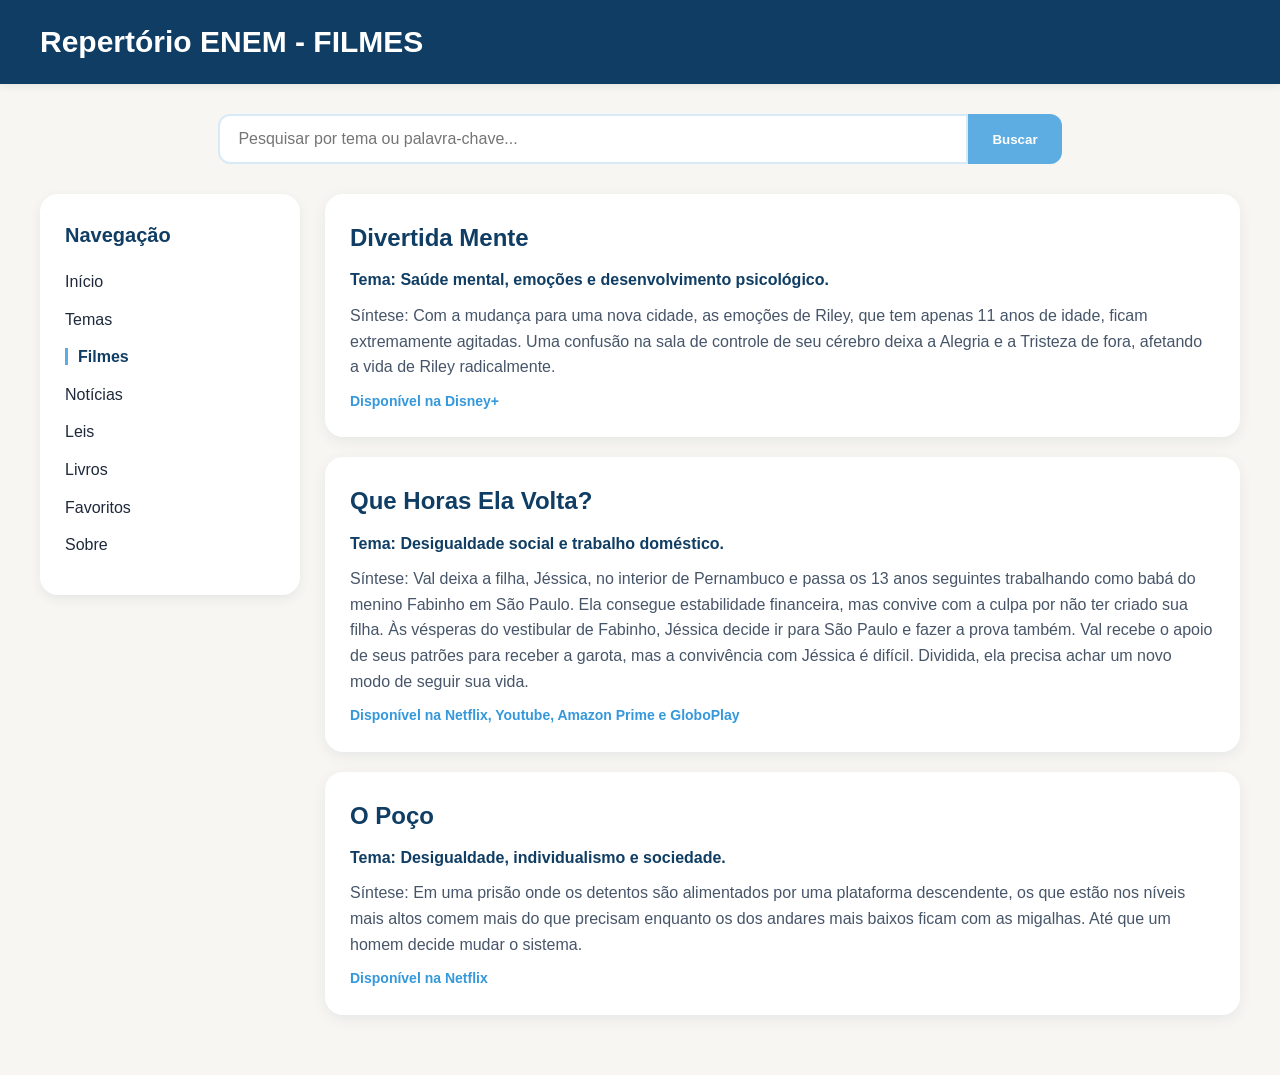
==== filmes.html @ 18fa1bf5 "Add files via upload" ====
<!DOCTYPE html>
<!--
Click nbfs://nbhost/SystemFileSystem/Templates/Licenses/license-default.txt to change this license
Click nbfs://nbhost/SystemFileSystem/Templates/JSP_Servlet/Html.html to edit this template
-->
<html lang="pt-BR">
<head>
    <meta charset="UTF-8">
    <meta name="viewport" content="width=device-width, initial-scale=1.0">
    <title>Repertório ENEM - Filmes</title>
    <link rel="stylesheet" href="style.css">
</head>
<body>
<header>
    <h1>Repertório ENEM - FILMES</h1>
</header>

<section class="search-section">
    <input type="text" id="searchInput" placeholder="Pesquisar por tema ou palavra-chave...">
    <button onclick="searchRepertorios()">Buscar</button>
</section>

<div class="container">
    <aside>
        <h3>Navegação</h3>
        <ul>
            <li><a href="index.html">Início</a></li>
            <li><a href="temas.html">Temas</a></li>
            <li><a href="filmes.html" class="active">Filmes</a></li>
            <li><a href="noticias.html">Notícias</a></li>
            <li><a href="leis.html">Leis</a></li>
            <li><a href="livros.html">Livros</a></li>
            <li><a href="favoritos.html">Favoritos</a></li>
            <li><a href="sobre.html">Sobre</a></li>
        </ul>
    </aside>
    <main>
        <div class="card">
            <h3>Divertida Mente</h3>
            <p class="tema">Tema: Saúde mental, emoções e desenvolvimento psicológico.</p>
            <p class="sinopse">Síntese: Com a mudança para uma nova cidade, as emoções de Riley, que tem apenas 11 anos de idade, ficam extremamente agitadas. Uma confusão na sala de controle de seu cérebro deixa a Alegria e a Tristeza de fora, afetando a vida de Riley radicalmente.</p>
            <p class="disponivel">Disponível na Disney+</p>
        </div>
        <div class="card">
            <h3>Que Horas Ela Volta?</h3>
            <p class="tema">Tema: Desigualdade social e trabalho doméstico.</p>
            <p class="sinopse">Síntese: Val deixa a filha, Jéssica, no interior de Pernambuco e passa os 13 anos seguintes trabalhando como babá do menino Fabinho em São Paulo. Ela consegue estabilidade financeira, mas convive com a culpa por não ter criado sua filha. Às vésperas do vestibular de Fabinho, Jéssica decide ir para São Paulo e fazer a prova também. Val recebe o apoio de seus patrões para receber a garota, mas a convivência com Jéssica é difícil. Dividida, ela precisa achar um novo modo de seguir sua vida.</p>
            <p class="disponivel">Disponível na Netflix, Youtube, Amazon Prime e GloboPlay</p>
        </div>
        <div class="card">
            <h3>O Poço</h3>
            <p class="tema">Tema: Desigualdade, individualismo e sociedade.</p>
            <p class="sinopse">Síntese: Em uma prisão onde os detentos são alimentados por uma plataforma descendente, os que estão nos níveis mais altos comem mais do que precisam enquanto os dos andares mais baixos ficam com as migalhas. Até que um homem decide mudar o sistema.</p>
            <p class="disponivel">Disponível na Netflix</p>
        </div>
    </main>
</div>

<script src="script.js"></script>
</body>
</html>
---- style.css ----
/*
Click nbfs://nbhost/SystemFileSystem/Templates/Licenses/license-default.txt to change this license
Click nbfs://nbhost/SystemFileSystem/Templates/JSP_Servlet/CascadeStyleSheet.css to edit this template
*/
/* 
    Created on : 22 de jul. de 2026, 18:54:04
    Author     : Usuário
*/
/*
Click nbfs://nbhost/SystemFileSystem/Templates/Licenses/license-default.txt to change this license
Click nbfs://nbhost/SystemFileSystem/Templates/JSP_Servlet/CascadeStyleSheet.css to edit this template
*/
/* 
    Created on : 22 de jul. de 2026, 18:54:04
    Author     : Usuário
*/
* * {
    margin: 0;
    padding: 0;
    box-sizing: border-box;
}

body {
    font-family: 'Segoe UI', Arial, sans-serif;
    background: #F8F6F2;
    color: #1E293B;
    line-height: 1.6;
}

/* Header */
header {
    background: #0F3D63;
    color: white;
    padding: 18px 40px;
    display: flex;
    justify-content: space-between;
    align-items: center;
    box-shadow: 0 2px 8px rgba(0,0,0,0.08);
}

header h1 {
    font-size: 30px;
    font-weight: 700;
}

nav a {
    color: white;
    text-decoration: none;
    margin-left: 25px;
    font-weight: 500;
    transition: color 0.3s;
}

nav a:hover {
    color: #A7D8F0;
}

/* Barra de pesquisa */
.search-section {
    display: flex;
    justify-content: center;
    margin: 30px auto;
    width: 90%;
    max-width: 1000px;
}

.search-section input {
    width: 75%;
    padding: 14px 18px;
    border: 2px solid #D6EAF8;
    border-radius: 12px 0 0 12px;
    font-size: 16px;
    outline: none;
    background: white;
}

.search-section input:focus {
    border-color: #5DADE2;
}

.search-section button {
    padding: 14px 24px;
    border: none;
    background: #5DADE2;
    color: white;
    border-radius: 0 12px 12px 0;
    cursor: pointer;
    font-weight: 600;
    transition: background 0.3s;
}

.search-section button:hover {
    background: #3498DB;
}

/* Layout principal */
.container {
    display: flex;
    gap: 25px;
    padding: 0 40px 40px;
}

/* Sidebar */
aside {
    width: 260px;
    background: white;
    padding: 25px;
    border-radius: 18px;
    box-shadow: 0 4px 12px rgba(15, 61, 99, 0.08);
    height: fit-content;
}

aside h3 {
    margin-bottom: 18px;
    color: #0F3D63;
    font-size: 20px;
}

aside ul {
    list-style: none;
}

aside ul li {
    margin-bottom: 12px;
}

aside ul li a {
    text-decoration: none;
    color: #1E293B;
    font-weight: 500;
    transition: color 0.3s;
}

aside ul li a:hover {
    color: #5DADE2;
}

aside ul li a.active {
    color: #0F3D63;
    font-weight: 700;
    border-left: 3px solid #5DADE2;
    padding-left: 10px;
}

.clear-btn {
    margin-top: 20px;
    padding: 12px;
    width: 100%;
    border: none;
    background: #0F3D63;
    color: white;
    border-radius: 10px;
    cursor: pointer;
    font-weight: 600;
    transition: background 0.3s;
}

.clear-btn:hover {
    background: #0B2F4A;
}

/* Conteúdo principal */
main {
    flex: 1;
}

.welcome {
    background: linear-gradient(135deg, #D6EAF8, #A7D8F0);
    padding: 30px;
    border-radius: 20px;
    margin-bottom: 25px;
    color: #0F3D63;
    box-shadow: 0 4px 12px rgba(93, 173, 226, 0.15);
}

.welcome h2 {
    font-size: 28px;
    margin-bottom: 10px;
}

.welcome p {
    font-size: 17px;
}

/* Cards */
.card {
    background: white;
    padding: 25px;
    border-radius: 18px;
    margin-bottom: 20px;
    box-shadow: 0 4px 14px rgba(15, 61, 99, 0.08);
    transition: transform 0.3s, box-shadow 0.3s;
}

.card:hover {
    transform: translateY(-4px);
    box-shadow: 0 8px 20px rgba(15, 61, 99, 0.12);
}

.card h3 {
    color: #0F3D63;
    margin-bottom: 10px;
    font-size: 24px;
}

.card p {
    color: #475569;
    margin-bottom: 15px;
}

/* Detalhes dos cards (tema, síntese, disponibilidade) */
.card .tema {
    color: #0F3D63;
    font-weight: 600;
    margin-bottom: 10px;
}

.card .sinopse {
    color: #475569;
    margin-bottom: 10px;
}

.card .disponivel {
    color: #3498DB;
    font-weight: 600;
    font-size: 14px;
    margin-bottom: 0;
}

.card .fonte {
    color: #475569;
    margin-bottom: 12px;
}

/* Link dos cards (notícias, leis, dados) */
.link-noticia {
    display: inline-block;
    margin-top: 12px;
    padding: 8px 14px;
    background-color: #2E7D32;
    color: white;
    text-decoration: none;
    border-radius: 8px;
    font-weight: bold;
    transition: 0.3s;
}

.link-noticia:hover {
    background-color: #1B5E20;
    transform: translateY(-2px);
}

/* Tags */
.tags span {
    display: inline-block;
    background: #EAF6FB;
    color: #0F3D63;
    padding: 7px 12px;
    border-radius: 20px;
    margin-right: 8px;
    margin-top: 8px;
    font-size: 14px;
    font-weight: 500;
}

/* Botão favorito */
.fav-btn {
    margin-top: 18px;
    padding: 10px 18px;
    border: none;
    background: #5DADE2;
    color: white;
    border-radius: 10px;
    cursor: pointer;
    font-weight: 600;
    transition: background 0.3s;
}

.fav-btn:hover {
    background: #3498DB;
}

.fav-btn.active {
    background: #0F3D63;
}

/* Favoritos */
#favoritos {
    background: white;
    padding: 25px;
    border-radius: 18px;
    margin-top: 25px;
    box-shadow: 0 4px 12px rgba(15, 61, 99, 0.08);
}

#favoritos h2 {
    color: #0F3D63;
    margin-bottom: 15px;
}

#favoriteList {
    list-style: none;
}

#favoriteList li {
    display: flex;
    justify-content: space-between;
    align-items: center;
    margin-bottom: 10px;
    padding: 10px;
    background: #F8FAFC;
    border-radius: 8px;
    color: #1E293B;
}

/* Botão remover favorito */
.remove-btn {
    margin-left: 10px;
    padding: 6px 12px;
    border: none;
    background: #E74C3C;
    color: white;
    border-radius: 8px;
    cursor: pointer;
    font-size: 13px;
    font-weight: 600;
    transition: background 0.3s;
}

.remove-btn:hover {
    background: #C0392B;
}

/* Footer */
footer {
    display: none;
}

/* Responsividade */
@media (max-width: 768px) {
    .container {
        flex-direction: column;
        padding: 0 20px 30px;
    }

    aside {
        width: 100%;
    }

    .search-section {
        width: 95%;
    }

    .search-section input {
        width: 70%;
    }

    header {
        flex-direction: column;
        gap: 15px;
        text-align: center;
    }

    nav a {
        margin: 0 10px;
    }
}
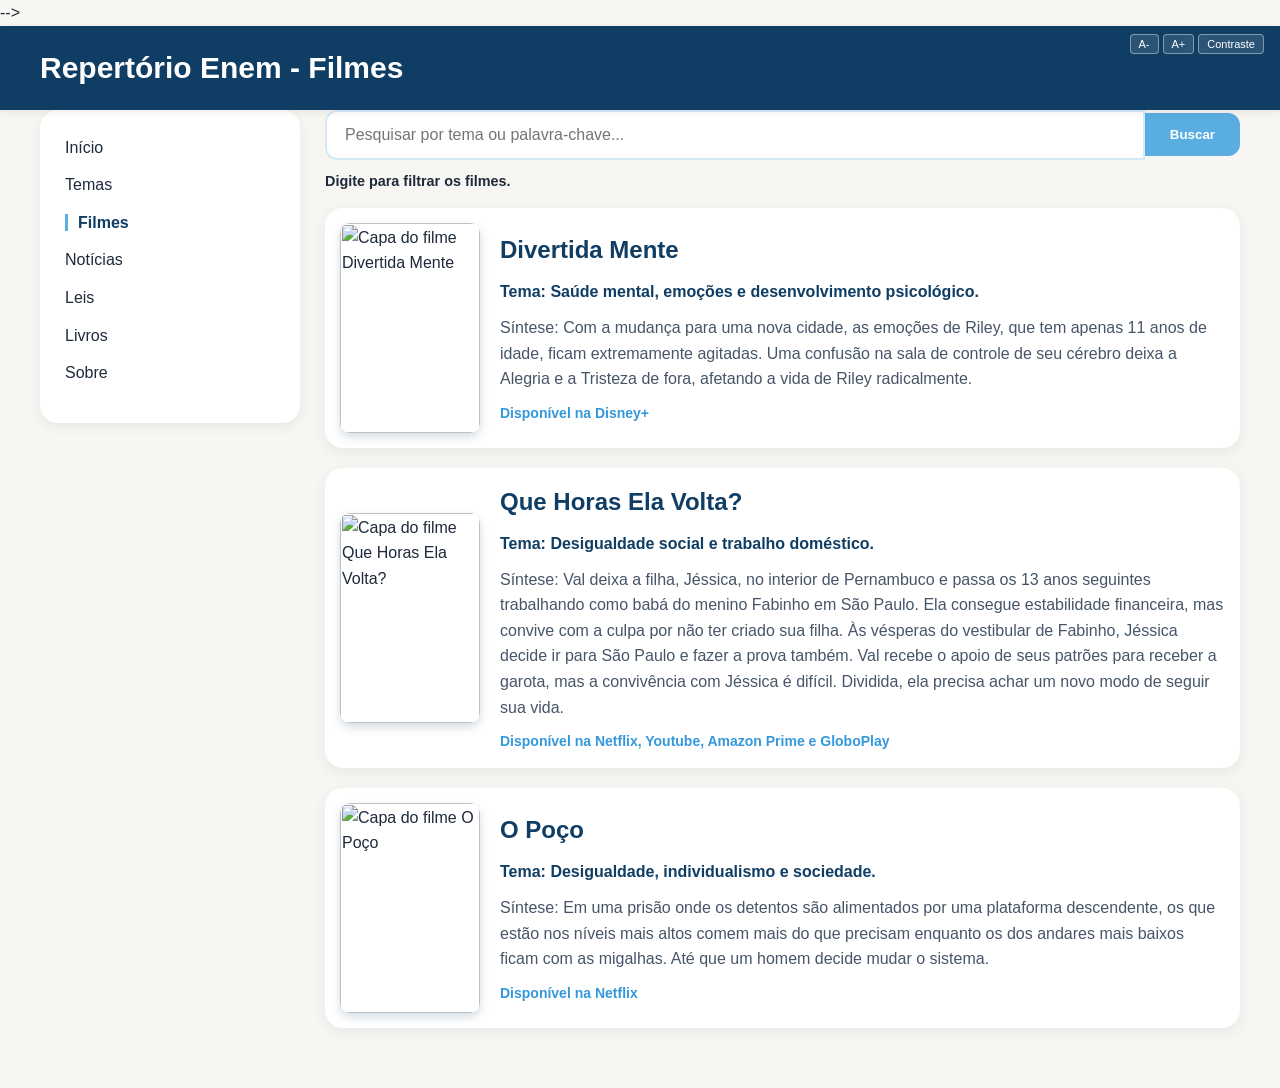
==== commit 6d9c8167: "Improve accessibility and search features in filmes.html Updated titles and added accessibility feat" ====
--- a/filmes.html
+++ b/filmes.html
@@ -1,28 +1,134 @@
- <!DOCTYPE html>
-<!--
-Click nbfs://nbhost/SystemFileSystem/Templates/Licenses/license-default.txt to change this license
-Click nbfs://nbhost/SystemFileSystem/Templates/JSP_Servlet/Html.html to edit this template
 -->
+<!DOCTYPE html>
 <html lang="pt-BR">
 <head>
     <meta charset="UTF-8">
     <meta name="viewport" content="width=device-width, initial-scale=1.0">
-    <title>Repertório ENEM - Filmes</title>
+    <title>Repertório Enem - Filmes</title>
     <link rel="stylesheet" href="style.css">
+
+    <style>
+        /* ===== Barra de acessibilidade compacta (canto superior direito) ===== */
+        header {
+            position: relative;
+        }
+
+        .acessibilidade {
+            position: absolute;
+            top: 8px;
+            right: 16px;
+            display: flex;
+            gap: 4px;
+            padding: 0;
+            margin: 0;
+            background: transparent;
+        }
+
+        .acessibilidade button {
+            padding: 3px 8px;
+            font-size: 11px;
+            border-radius: 4px;
+            border: 1px solid rgba(255, 255, 255, 0.4);
+            background: rgba(255, 255, 255, 0.12);
+            color: #fff;
+            cursor: pointer;
+        }
+
+        .acessibilidade button:hover,
+        .acessibilidade button:focus-visible {
+            background: rgba(255, 255, 255, 0.28);
+        }
+
+        @media (max-width: 600px) {
+            .acessibilidade {
+                position: static;
+                justify-content: flex-end;
+                margin-top: 6px;
+            }
+        }
+
+        /* ===== Estilos da página Filmes ===== */
+        .card {
+            display: flex;
+            align-items: center;
+            gap: 20px;
+            padding: 15px;
+        }
+
+        .card img {
+            width: 140px;
+            height: 210px;
+            object-fit: cover;
+            border-radius: 10px;
+            box-shadow: 0 4px 10px rgba(15, 61, 99, 0.18);
+            flex-shrink: 0;
+            margin: 0;
+        }
+
+        .card .conteudo {
+            display: flex;
+            flex-direction: column;
+            justify-content: center;
+        }
+
+        .search-section {
+            display: flex;
+            align-items: center;
+            width: 100%;
+            margin: 0 0 20px 0;
+            box-sizing: border-box;
+        }
+
+        .search-section input {
+            flex: 1;
+            padding: 14px 18px;
+            border: 2px solid #d6e9f7;
+            border-radius: 12px 0 0 12px;
+            font-size: 16px;
+        }
+
+        .search-section button {
+            padding: 14px 25px;
+            border: none;
+            border-radius: 0 12px 12px 0;
+            background-color: #5aade0;
+            color: white;
+            cursor: pointer;
+        }
+
+        .container {
+            display: flex;
+            align-items: flex-start;
+            gap: 25px;
+        }
+
+        /* Esconde os cards que não combinam com a busca */
+        main .card.oculto {
+            display: none !important;
+        }
+
+        #status-busca {
+            margin: -10px 0 15px 0;
+            font-size: 0.9rem;
+            font-weight: bold;
+        }
+    </style>
 </head>
 <body>
+
 <header>
-    <h1>Repertório ENEM - FILMES</h1>
+    <h1>Repertório Enem - Filmes</h1>
+
+    <!-- Barra de Acessibilidade -->
+    <div class="acessibilidade">
+        <button id="btn-diminuir" aria-label="Diminuir tamanho da fonte">A-</button>
+        <button id="btn-aumentar" aria-label="Aumentar tamanho da fonte">A+</button>
+        <button id="btn-contraste" aria-label="Alternar alto contraste" aria-pressed="false">Contraste</button>
+    </div>
 </header>
-
-<section class="search-section">
-    <input type="text" id="searchInput" placeholder="Pesquisar por tema ou palavra-chave...">
-    <button onclick="searchRepertorios()">Buscar</button>
-</section>
 
 <div class="container">
     <aside>
-        <h3>Navegação</h3>
         <ul>
             <li><a href="index.html">Início</a></li>
             <li><a href="temas.html">Temas</a></li>
@@ -30,32 +136,122 @@
             <li><a href="noticias.html">Notícias</a></li>
             <li><a href="leis.html">Leis</a></li>
             <li><a href="livros.html">Livros</a></li>
-            <li><a href="favoritos.html">Favoritos</a></li>
             <li><a href="sobre.html">Sobre</a></li>
         </ul>
     </aside>
+
     <main>
+        <section class="search-section">
+            <input type="text" id="searchInput" placeholder="Pesquisar por tema ou palavra-chave...">
+            <button type="button" id="btnBuscar">Buscar</button>
+        </section>
+        <p id="status-busca">Digite para filtrar os filmes.</p>
+
         <div class="card">
-            <h3>Divertida Mente</h3>
-            <p class="tema">Tema: Saúde mental, emoções e desenvolvimento psicológico.</p>
-            <p class="sinopse">Síntese: Com a mudança para uma nova cidade, as emoções de Riley, que tem apenas 11 anos de idade, ficam extremamente agitadas. Uma confusão na sala de controle de seu cérebro deixa a Alegria e a Tristeza de fora, afetando a vida de Riley radicalmente.</p>
-            <p class="disponivel">Disponível na Disney+</p>
+            <img src="img4.png" alt="Capa do filme Divertida Mente"/>
+
+            <div class="conteudo">
+                <h3>Divertida Mente</h3>
+                <p class="tema">Tema: Saúde mental, emoções e desenvolvimento psicológico.</p>
+                <p class="sinopse">Síntese: Com a mudança para uma nova cidade, as emoções de Riley, que tem apenas 11 anos de idade, ficam extremamente agitadas. Uma confusão na sala de controle de seu cérebro deixa a Alegria e a Tristeza de fora, afetando a vida de Riley radicalmente.</p>
+                <p class="disponivel">Disponível na Disney+</p>
+            </div>
         </div>
+
         <div class="card">
-            <h3>Que Horas Ela Volta?</h3>
-            <p class="tema">Tema: Desigualdade social e trabalho doméstico.</p>
-            <p class="sinopse">Síntese: Val deixa a filha, Jéssica, no interior de Pernambuco e passa os 13 anos seguintes trabalhando como babá do menino Fabinho em São Paulo. Ela consegue estabilidade financeira, mas convive com a culpa por não ter criado sua filha. Às vésperas do vestibular de Fabinho, Jéssica decide ir para São Paulo e fazer a prova também. Val recebe o apoio de seus patrões para receber a garota, mas a convivência com Jéssica é difícil. Dividida, ela precisa achar um novo modo de seguir sua vida.</p>
-            <p class="disponivel">Disponível na Netflix, Youtube, Amazon Prime e GloboPlay</p>
+            <img src="img5.png" alt="Capa do filme Que Horas Ela Volta?"/>
+
+            <div class="conteudo">
+                <h3>Que Horas Ela Volta?</h3>
+                <p class="tema">Tema: Desigualdade social e trabalho doméstico.</p>
+                <p class="sinopse">Síntese: Val deixa a filha, Jéssica, no interior de Pernambuco e passa os 13 anos seguintes trabalhando como babá do menino Fabinho em São Paulo. Ela consegue estabilidade financeira, mas convive com a culpa por não ter criado sua filha. Às vésperas do vestibular de Fabinho, Jéssica decide ir para São Paulo e fazer a prova também. Val recebe o apoio de seus patrões para receber a garota, mas a convivência com Jéssica é difícil. Dividida, ela precisa achar um novo modo de seguir sua vida.</p>
+                <p class="disponivel">Disponível na Netflix, Youtube, Amazon Prime e GloboPlay</p>
+            </div>
         </div>
+
         <div class="card">
-            <h3>O Poço</h3>
-            <p class="tema">Tema: Desigualdade, individualismo e sociedade.</p>
-            <p class="sinopse">Síntese: Em uma prisão onde os detentos são alimentados por uma plataforma descendente, os que estão nos níveis mais altos comem mais do que precisam enquanto os dos andares mais baixos ficam com as migalhas. Até que um homem decide mudar o sistema.</p>
-            <p class="disponivel">Disponível na Netflix</p>
+            <img src="img6.png" alt="Capa do filme O Poço"/>
+
+            <div class="conteudo">
+                <h3>O Poço</h3>
+                <p class="tema">Tema: Desigualdade, individualismo e sociedade.</p>
+                <p class="sinopse">Síntese: Em uma prisão onde os detentos são alimentados por uma plataforma descendente, os que estão nos níveis mais altos comem mais do que precisam enquanto os dos andares mais baixos ficam com as migalhas. Até que um homem decide mudar o sistema.</p>
+                <p class="disponivel">Disponível na Netflix</p>
+            </div>
         </div>
     </main>
 </div>
 
+<!-- Script de Acessibilidade -->
+<script>
+    document.addEventListener("DOMContentLoaded", function() {
+        const btnAumentar = document.getElementById('btn-aumentar');
+        const btnDiminuir = document.getElementById('btn-diminuir');
+        const btnContraste = document.getElementById('btn-contraste');
+        const htmlElement = document.documentElement;
+
+        let tamanhoAtual = 16; // Tamanho padrão em pixels
+
+        btnAumentar.addEventListener('click', function() {
+            if (tamanhoAtual < 24) {
+                tamanhoAtual += 2;
+                htmlElement.style.fontSize = tamanhoAtual + 'px';
+            }
+        });
+
+        btnDiminuir.addEventListener('click', function() {
+            if (tamanhoAtual > 12) {
+                tamanhoAtual -= 2;
+                htmlElement.style.fontSize = tamanhoAtual + 'px';
+            }
+        });
+
+        btnContraste.addEventListener('click', function() {
+            document.body.classList.toggle('alto-contraste');
+            const ativo = document.body.classList.contains('alto-contraste');
+            btnContraste.setAttribute('aria-pressed', ativo);
+        });
+    });
+</script>
+
 <script src="script.js"></script>
+
+<!-- Script da Busca (por último, com nome próprio) -->
+<script>
+    (function () {
+        var campo = document.getElementById("searchInput");
+        var botao = document.getElementById("btnBuscar");
+        var status = document.getElementById("status-busca");
+        var cards = document.querySelectorAll("main .card");
+
+        function limpar(texto) {
+            return texto.toLowerCase().normalize("NFD").replace(/[\u0300-\u036f]/g, "");
+        }
+
+        function filtrarCards() {
+            var termo = limpar(campo.value.trim());
+            var visiveis = 0;
+
+            for (var i = 0; i < cards.length; i++) {
+                var combina = termo === "" || limpar(cards[i].textContent).indexOf(termo) !== -1;
+                if (combina) {
+                    cards[i].classList.remove("oculto");
+                    visiveis++;
+                } else {
+                    cards[i].classList.add("oculto");
+                }
+            }
+
+            status.textContent = termo === ""
+                ? "Digite para filtrar os filmes."
+                : "Mostrando " + visiveis + " de " + cards.length + " resultado(s).";
+        }
+
+        campo.addEventListener("input", filtrarCards);
+        campo.addEventListener("keyup", filtrarCards);
+        botao.addEventListener("click", filtrarCards);
+    })();
+</script>
+
 </body>
-</html>+</html>
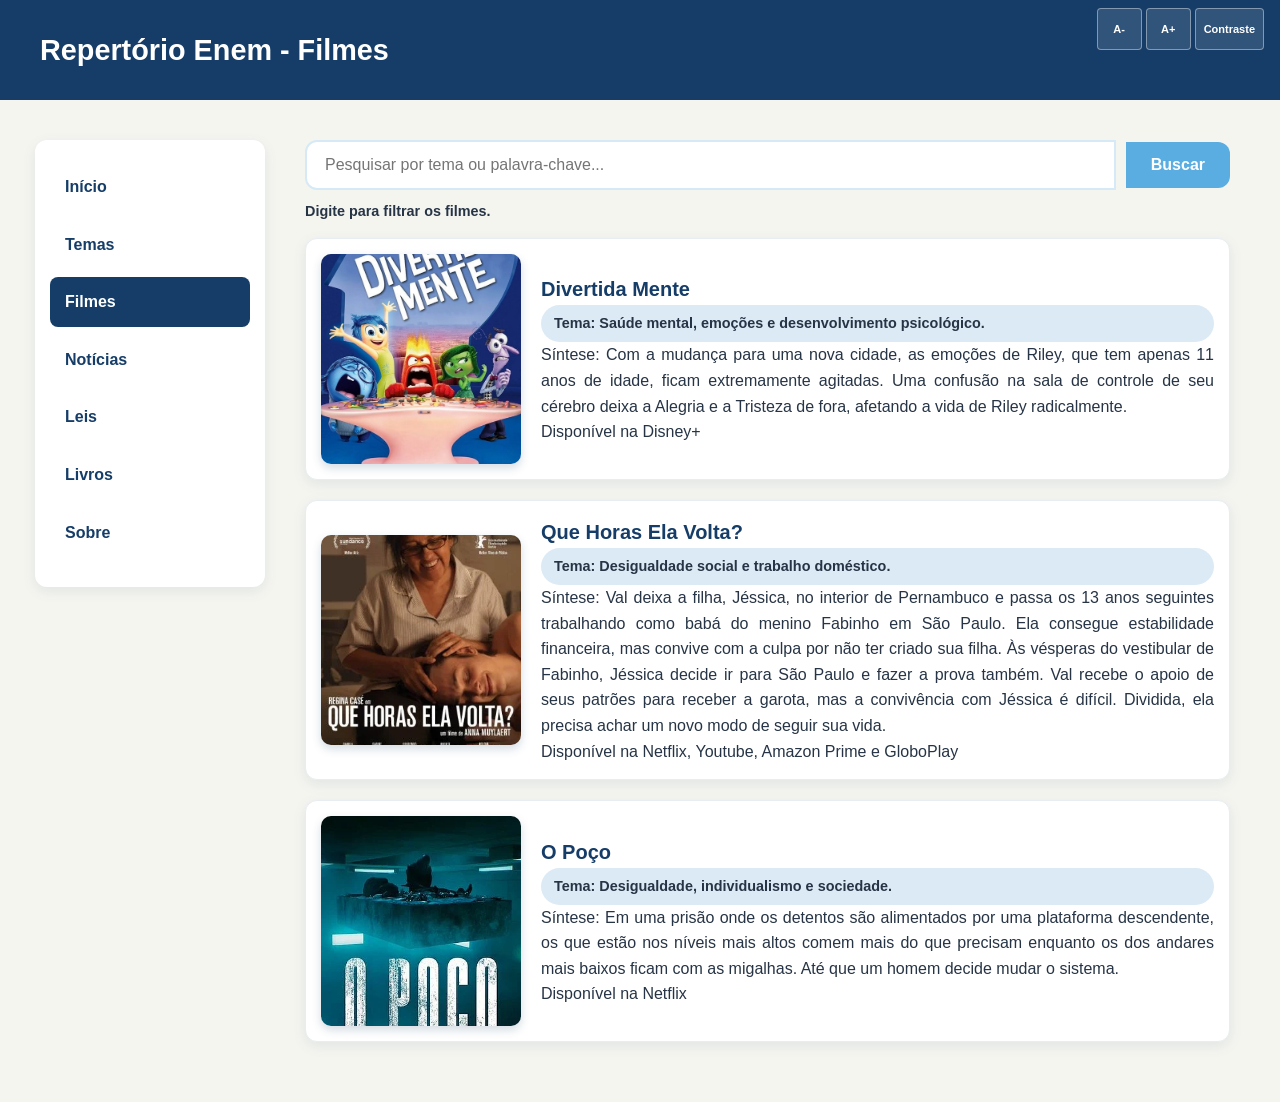
==== commit 8df4f08f: "Enhance layout and contrast toggle functionality Updated media query styles for larger screens and a" ====
--- a/filmes.html
+++ b/filmes.html
@@ -1,4 +1,3 @@
--->
 <!DOCTYPE html>
 <html lang="pt-BR">
 <head>
@@ -69,6 +68,22 @@
             display: flex;
             flex-direction: column;
             justify-content: center;
+        }
+
+        /* Mantém a capa ao lado do texto em telas maiores */
+        @media (min-width: 600px) {
+            main .card {
+                flex-direction: row !important;
+                align-items: center !important;
+            }
+
+            main .card img {
+                width: 140px !important;
+                height: 210px !important;
+                align-self: auto !important;
+                margin: 0 !important;
+                flex-shrink: 0 !important;
+            }
         }
 
         .search-section {
@@ -207,8 +222,7 @@
         });
 
         btnContraste.addEventListener('click', function() {
-            document.body.classList.toggle('alto-contraste');
-            const ativo = document.body.classList.contains('alto-contraste');
+            const ativo = document.body.classList.toggle('alto-contraste');
             btnContraste.setAttribute('aria-pressed', ativo);
         });
     });
@@ -216,7 +230,7 @@
 
 <script src="script.js"></script>
 
-<!-- Script da Busca (por último, com nome próprio) -->
+<!-- Script da Busca -->
 <script>
     (function () {
         var campo = document.getElementById("searchInput");
--- a/style.css
+++ b/style.css
@@ -1,367 +1,882 @@
-/*
-Click nbfs://nbhost/SystemFileSystem/Templates/Licenses/license-default.txt to change this license
-Click nbfs://nbhost/SystemFileSystem/Templates/JSP_Servlet/CascadeStyleSheet.css to edit this template
-*/
-/* 
-    Created on : 22 de jul. de 2026, 18:54:04
-    Author     : Usuário
-*/
-/*
-Click nbfs://nbhost/SystemFileSystem/Templates/Licenses/license-default.txt to change this license
-Click nbfs://nbhost/SystemFileSystem/Templates/JSP_Servlet/CascadeStyleSheet.css to edit this template
-*/
-/* 
-    Created on : 22 de jul. de 2026, 18:54:04
-    Author     : Usuário
-*/
-* * {
+
+:root {
+    --azul-escuro: #153D68;
+    --azul: #245987;
+    --azul-claro: #DCEAF5;
+    --azul-hover: #BBD5E9;
+    --fundo: #F5F5F0;
+    --branco: #FFFFFF;
+    --texto: #263445;
+    --cinza: #64748B;
+    --borda: #D9E2EA;
+    --sombra: 0 4px 14px rgba(21, 61, 104, 0.09);
+}
+
+* {
     margin: 0;
     padding: 0;
     box-sizing: border-box;
 }
 
+html {
+    font-size: 100%;
+    scroll-behavior: smooth;
+}
+
 body {
-    font-family: 'Segoe UI', Arial, sans-serif;
-    background: #F8F6F2;
-    color: #1E293B;
+    min-height: 100vh;
+    display: flex;
+    flex-direction: column;
+    font-family: "Segoe UI", Arial, sans-serif;
+    background-color: var(--fundo);
+    color: var(--texto);
     line-height: 1.6;
 }
 
-/* Header */
+/* ================================
+   ACESSIBILIDADE
+================================ */
+
+.pular-conteudo {
+    position: absolute;
+    top: -100px;
+    left: 15px;
+    z-index: 1000;
+    padding: 10px 16px;
+    background: var(--azul-escuro);
+    color: white;
+    border-radius: 6px;
+}
+
+.pular-conteudo:focus {
+    top: 10px;
+}
+
+.sr-only {
+    position: absolute;
+    width: 1px;
+    height: 1px;
+    padding: 0;
+    margin: -1px;
+    overflow: hidden;
+    clip: rect(0, 0, 0, 0);
+    white-space: nowrap;
+    border: 0;
+}
+
+button:focus-visible,
+a:focus-visible,
+input:focus-visible {
+    outline: 3px solid #E39B36;
+    outline-offset: 3px;
+}
+
+/* Barra de acessibilidade (A-, A+, Contraste) */
+
+.acessibilidade {
+    display: flex;
+    justify-content: flex-end;
+    align-items: center;
+    gap: 10px;
+    padding: 12px 35px;
+    background: #EAF3FA;
+}
+
+.acessibilidade button {
+    min-width: 45px;
+    min-height: 42px;
+    padding: 8px 12px;
+    border: 2px solid var(--azul-hover);
+    border-radius: 8px;
+    background: var(--azul-claro);
+    color: var(--azul-escuro);
+    font-size: 1rem;
+    font-weight: bold;
+    cursor: pointer;
+    transition: 0.2s;
+}
+
+.acessibilidade button:hover {
+    background: var(--azul-hover);
+}
+
+/* Botão de contraste quando está ativado */
+.acessibilidade button[aria-pressed="true"] {
+    background: var(--azul-escuro);
+    border-color: var(--azul-escuro);
+    color: white;
+}
+
+/* ================================
+   CABEÇALHO
+================================ */
+
 header {
-    background: #0F3D63;
+    width: 100%;
+    min-height: 100px;
+    display: flex;
+    align-items: center;
+    padding: 25px 40px;
+    background: var(--azul-escuro);
     color: white;
-    padding: 18px 40px;
+}
+
+header h1 {
+    font-size: 1.8rem;
+    font-weight: 700;
+}
+
+/* ================================
+   ESTRUTURA PRINCIPAL
+================================ */
+
+.container {
+    width: 100%;
+    max-width: 1500px;
+    flex: 1;
     display: flex;
-    justify-content: space-between;
-    align-items: center;
-    box-shadow: 0 2px 8px rgba(0,0,0,0.08);
-}
-
-header h1 {
-    font-size: 30px;
-    font-weight: 700;
-}
-
-nav a {
-    color: white;
-    text-decoration: none;
-    margin-left: 25px;
-    font-weight: 500;
-    transition: color 0.3s;
-}
-
-nav a:hover {
-    color: #A7D8F0;
-}
-
-/* Barra de pesquisa */
-.search-section {
-    display: flex;
-    justify-content: center;
-    margin: 30px auto;
-    width: 90%;
-    max-width: 1000px;
-}
-
-.search-section input {
-    width: 75%;
-    padding: 14px 18px;
-    border: 2px solid #D6EAF8;
-    border-radius: 12px 0 0 12px;
-    font-size: 16px;
-    outline: none;
-    background: white;
-}
-
-.search-section input:focus {
-    border-color: #5DADE2;
-}
-
-.search-section button {
-    padding: 14px 24px;
-    border: none;
-    background: #5DADE2;
-    color: white;
-    border-radius: 0 12px 12px 0;
-    cursor: pointer;
-    font-weight: 600;
-    transition: background 0.3s;
-}
-
-.search-section button:hover {
-    background: #3498DB;
-}
-
-/* Layout principal */
-.container {
-    display: flex;
+    align-items: flex-start;
     gap: 25px;
-    padding: 0 40px 40px;
-}
-
-/* Sidebar */
+    margin: 0 auto;
+    padding: 30px 35px;
+ 
+    
+    padding-left: 290px; 
+}
+
 aside {
-    width: 260px;
-    background: white;
-    padding: 25px;
-    border-radius: 18px;
-    box-shadow: 0 4px 12px rgba(15, 61, 99, 0.08);
-    height: fit-content;
-}
-
-aside h3 {
-    margin-bottom: 18px;
-    color: #0F3D63;
-    font-size: 20px;
-}
+    position: fixed;     /* Fixa o menu na tela e impede que ele se mova ao rolar */
+    top: 140px;          /* Distância fixa do topo da tela. Ajuste esse número se precisar subir ou descer */
+    left: 35px;          /* Distância fixa da lateral esquerda da tela */
+    width: 230px;
+    min-width: 230px;
+    padding: 22px 15px;
+    background: var(--branco);
+    border-radius: 12px;
+    box-shadow: var(--sombra);
+    z-index: 100;        /* Garante que ele fique sempre por cima de textos e cards */
+}
+
 
 aside ul {
     list-style: none;
 }
 
-aside ul li {
-    margin-bottom: 12px;
-}
-
-aside ul li a {
+aside li {
+    margin-bottom: 8px;
+}
+
+aside a {
+    display: block;
+    padding: 12px 15px;
+    color: var(--azul-escuro);
     text-decoration: none;
-    color: #1E293B;
-    font-weight: 500;
-    transition: color 0.3s;
-}
-
-aside ul li a:hover {
-    color: #5DADE2;
-}
-
-aside ul li a.active {
-    color: #0F3D63;
-    font-weight: 700;
-    border-left: 3px solid #5DADE2;
-    padding-left: 10px;
-}
-
-.clear-btn {
-    margin-top: 20px;
-    padding: 12px;
-    width: 100%;
-    border: none;
-    background: #0F3D63;
+    font-weight: 600;
+    border-radius: 8px;
+    transition: 0.2s;
+}
+
+aside a:hover {
+    background: var(--azul-claro);
+}
+
+aside a.active {
+    background: var(--azul-escuro);
     color: white;
-    border-radius: 10px;
-    cursor: pointer;
-    font-weight: 600;
-    transition: background 0.3s;
-}
-
-.clear-btn:hover {
-    background: #0B2F4A;
-}
-
-/* Conteúdo principal */
+}
+
 main {
     flex: 1;
-}
+    min-width: 0;
+    padding: 10px 15px;
+}
+
+/* ================================
+   APRESENTAÇÃO
+================================ */
 
 .welcome {
-    background: linear-gradient(135deg, #D6EAF8, #A7D8F0);
-    padding: 30px;
+    margin-bottom: 25px;
+    padding: 28px;
+    background: var(--branco);
+    border-left: 5px solid var(--azul);
+    border-radius: 12px;
+    box-shadow: var(--sombra);
+}
+
+.welcome h2 {
+    margin-bottom: 15px;
+    color: var(--azul-escuro);
+    font-size: 1.55rem;
+}
+
+.welcome p {
+    margin-bottom: 12px;
+}
+
+.welcome p:last-child {
+    margin-bottom: 0;
+}
+
+.texto-enem {
+    text-align: justify;
+}
+
+/* ================================
+   BARRA DE PESQUISA
+================================ */
+
+.search-section,
+.busca {
+    width: 100%;
+    display: flex;
+    gap: 10px;
+    margin: 25px 0 12px;
+}
+
+.search-section input,
+.busca input {
+    flex: 1;
+    min-width: 0;
+    padding: 13px 16px;
+    border: 1px solid var(--borda);
+    border-radius: 8px;
+    background: white;
+    color: var(--texto);
+    font-size: 1rem;
+}
+
+.search-section input:focus,
+.busca input:focus {
+    border-color: var(--azul);
+    outline: 2px solid var(--azul-claro);
+}
+
+.search-section button,
+.busca button {
+    padding: 12px 22px;
+    border: none;
+    border-radius: 8px;
+    background: var(--azul-escuro);
+    color: white;
+    font-size: 1rem;
+    font-weight: 600;
+    cursor: pointer;
+    transition: 0.2s;
+}
+
+.search-section button:hover,
+.busca button:hover {
+    background: var(--azul);
+}
+
+#mensagemBusca,
+.mensagemBusca {
+    min-height: 24px;
+    margin: 8px 0 15px;
+    color: var(--cinza);
+    font-size: 0.9rem;
+}
+
+.card[hidden] {
+    display: none !important;
+}
+
+/* ================================
+   CARDS
+================================ */
+
+.lista-cards {
+    display: flex;
+    flex-direction: column;
+    gap: 18px;
+}
+
+.card {
+    width: 100%;
+    display: flex;
+    align-items: stretch;
+    gap: 22px;
+    margin-bottom: 20px;
+    padding: 22px;
+    background: var(--branco);
+    border: 1px solid #E8EDF2;
+    border-radius: 12px;
+    box-shadow: var(--sombra);
+    transition: transform 0.2s, box-shadow 0.2s;
+}
+
+.card:hover {
+    transform: translateY(-2px);
+    box-shadow: 0 7px 18px rgba(21, 61, 104, 0.13);
+}
+
+.card img {
+    width: 200px;
+    min-width: 200px;
+    height: 160px;
+    object-fit: cover;
+    border-radius: 9px;
+}
+
+.card-conteudo {
+    flex: 1;
+    min-width: 0;
+    display: flex;
+    flex-direction: column;
+    align-items: flex-start;
+    justify-content: center;
+    gap: 10px;
+}
+
+.card h3 {
+    color: var(--azul-escuro);
+    font-size: 1.25rem;
+}
+
+.card p {
+    color: var(--texto);
+    text-align: justify;
+}
+
+.card a {
+    color: var(--azul);
+    font-weight: 600;
+}
+
+.card a:hover {
+    color: var(--azul-escuro);
+}
+
+/* ================================
+   CARTILHA DO PARTICIPANTE
+================================ */
+
+.texto-cartilha {
+    margin-bottom: 12px;
+    text-align: justify;
+}
+
+.btn-cartilha {
+    display: inline-block;
+    padding: 12px 20px;
+    border-radius: 8px;
+    background: var(--azul-escuro);
+    color: white !important;
+    text-decoration: none;
+    font-weight: 600;
+    transition: 0.2s;
+}
+
+.btn-cartilha:hover {
+    background: var(--azul);
+}
+
+/* ================================
+   TEMAS E CATEGORIAS
+================================ */
+
+.temas,
+.categorias {
+    display: flex;
+    flex-wrap: wrap;
+    gap: 12px;
+}
+
+.tema,
+.categoria,
+.tag {
+    display: inline-block;
+    padding: 7px 13px;
     border-radius: 20px;
-    margin-bottom: 25px;
-    color: #0F3D63;
-    box-shadow: 0 4px 12px rgba(93, 173, 226, 0.15);
-}
-
-.welcome h2 {
-    font-size: 28px;
-    margin-bottom: 10px;
-}
-
-.welcome p {
-    font-size: 17px;
-}
-
-/* Cards */
-.card {
-    background: white;
-    padding: 25px;
-    border-radius: 18px;
-    margin-bottom: 20px;
-    box-shadow: 0 4px 14px rgba(15, 61, 99, 0.08);
-    transition: transform 0.3s, box-shadow 0.3s;
-}
-
-.card:hover {
-    transform: translateY(-4px);
-    box-shadow: 0 8px 20px rgba(15, 61, 99, 0.12);
-}
-
-.card h3 {
-    color: #0F3D63;
-    margin-bottom: 10px;
-    font-size: 24px;
-}
-
-.card p {
-    color: #475569;
-    margin-bottom: 15px;
-}
-
-/* Detalhes dos cards (tema, síntese, disponibilidade) */
-.card .tema {
-    color: #0F3D63;
+    background: var(--azul-claro);
+    color: var(--azul-escuro);
+    font-size: 0.9rem;
     font-weight: 600;
-    margin-bottom: 10px;
-}
-
-.card .sinopse {
-    color: #475569;
-    margin-bottom: 10px;
-}
-
-.card .disponivel {
-    color: #3498DB;
-    font-weight: 600;
-    font-size: 14px;
-    margin-bottom: 0;
-}
-
-.card .fonte {
-    color: #475569;
-    margin-bottom: 12px;
-}
-
-/* Link dos cards (notícias, leis, dados) */
-.link-noticia {
-    display: inline-block;
-    margin-top: 12px;
-    padding: 8px 14px;
-    background-color: #2E7D32;
+}
+
+/* ================================
+   LINKS E CONTEÚDOS
+================================ */
+
+a {
+    transition: color 0.2s, background 0.2s;
+}
+
+main h2 {
+    color: var(--azul-escuro);
+}
+
+main section {
+    margin-bottom: 22px;
+}
+
+main img {
+    max-width: 100%;
+}
+
+.texto-conteudo {
+    text-align: justify;
+    line-height: 1.8;
+}
+
+/* ================================
+   RODAPÉ
+================================ */
+
+footer {
+    width: 100%;
+    padding: 22px;
+    background: var(--azul-escuro);
     color: white;
+    text-align: center;
+    margin-top: auto;
+}
+
+/* ================================
+   ALTO CONTRASTE
+================================ */
+
+body.alto-contraste {
+    background: #000 !important;
+    color: #fff !important;
+}
+
+/* Blocos: fundo preto, texto branco, borda branca */
+body.alto-contraste header,
+body.alto-contraste footer,
+body.alto-contraste aside,
+body.alto-contraste .welcome,
+body.alto-contraste .card {
+    background: #000 !important;
+    color: #fff !important;
+    border: 2px solid #fff !important;
+    box-shadow: none !important;
+}
+
+body.alto-contraste main {
+    background: #000 !important;
+    color: #fff !important;
+}
+
+/* Textos */
+body.alto-contraste h1,
+body.alto-contraste h2,
+body.alto-contraste h3,
+body.alto-contraste p,
+body.alto-contraste li,
+body.alto-contraste span,
+body.alto-contraste strong,
+body.alto-contraste small,
+body.alto-contraste label,
+body.alto-contraste #mensagemBusca,
+body.alto-contraste .mensagemBusca {
+    color: #fff !important;
+}
+
+/* Links: amarelos e sublinhados para se diferenciarem do texto */
+body.alto-contraste a {
+    color: #ffff00 !important;
+    text-decoration: underline;
+}
+
+/* Menu lateral */
+body.alto-contraste aside a:hover,
+body.alto-contraste aside a.active {
+    background: #ffff00 !important;
+    color: #000 !important;
     text-decoration: none;
-    border-radius: 8px;
-    font-weight: bold;
-    transition: 0.3s;
-}
-
-.link-noticia:hover {
-    background-color: #1B5E20;
-    transform: translateY(-2px);
-}
-
-/* Tags */
-.tags span {
-    display: inline-block;
-    background: #EAF6FB;
-    color: #0F3D63;
-    padding: 7px 12px;
-    border-radius: 20px;
-    margin-right: 8px;
-    margin-top: 8px;
-    font-size: 14px;
-    font-weight: 500;
-}
-
-/* Botão favorito */
-.fav-btn {
-    margin-top: 18px;
-    padding: 10px 18px;
-    border: none;
-    background: #5DADE2;
-    color: white;
-    border-radius: 10px;
-    cursor: pointer;
-    font-weight: 600;
-    transition: background 0.3s;
-}
-
-.fav-btn:hover {
-    background: #3498DB;
-}
-
-.fav-btn.active {
-    background: #0F3D63;
-}
-
-/* Favoritos */
-#favoritos {
-    background: white;
-    padding: 25px;
-    border-radius: 18px;
-    margin-top: 25px;
-    box-shadow: 0 4px 12px rgba(15, 61, 99, 0.08);
-}
-
-#favoritos h2 {
-    color: #0F3D63;
-    margin-bottom: 15px;
-}
-
-#favoriteList {
-    list-style: none;
-}
-
-#favoriteList li {
-    display: flex;
-    justify-content: space-between;
-    align-items: center;
-    margin-bottom: 10px;
-    padding: 10px;
-    background: #F8FAFC;
-    border-radius: 8px;
-    color: #1E293B;
-}
-
-/* Botão remover favorito */
-.remove-btn {
-    margin-left: 10px;
-    padding: 6px 12px;
-    border: none;
-    background: #E74C3C;
-    color: white;
-    border-radius: 8px;
-    cursor: pointer;
-    font-size: 13px;
-    font-weight: 600;
-    transition: background 0.3s;
-}
-
-.remove-btn:hover {
-    background: #C0392B;
-}
-
-/* Footer */
-footer {
-    display: none;
-}
-
-/* Responsividade */
-@media (max-width: 768px) {
+}
+
+/* Tags de tema/categoria */
+body.alto-contraste .tema,
+body.alto-contraste .categoria,
+body.alto-contraste .tag {
+    background: #000 !important;
+    color: #fff !important;
+    border: 2px solid #fff !important;
+}
+
+/* Botões */
+body.alto-contraste .btn-cartilha,
+body.alto-contraste .search-section button,
+body.alto-contraste .busca button,
+body.alto-contraste .acessibilidade button {
+    background: #ffff00 !important;
+    color: #000 !important;
+    border: 2px solid #fff !important;
+    text-decoration: none;
+}
+
+/* Campos de texto */
+body.alto-contraste input {
+    background: #000 !important;
+    color: #fff !important;
+    border: 2px solid #fff !important;
+}
+
+body.alto-contraste input::placeholder {
+    color: #ddd !important;
+}
+
+/* Barra de acessibilidade e "pular conteúdo" */
+body.alto-contraste .acessibilidade {
+    background: #000 !important;
+    border-bottom: 2px solid #fff;
+}
+
+body.alto-contraste .pular-conteudo {
+    background: #ffff00 !important;
+    color: #000 !important;
+}
+
+/* Imagens dos cards */
+body.alto-contraste .card img {
+    border: 2px solid #fff;
+}
+
+/* Foco bem visível */
+body.alto-contraste button:focus-visible,
+body.alto-contraste a:focus-visible,
+body.alto-contraste input:focus-visible {
+    outline: 3px solid #ffff00;
+    outline-offset: 3px;
+}
+
+/* ================================
+   RESPONSIVIDADE
+================================ */
+
+@media (max-width: 850px) {
+
+    .container {
+        gap: 15px;
+        padding: 20px;
+    }
+
+    aside {
+        width: 190px;
+        min-width: 190px;
+    }
+
+    main {
+        padding: 5px;
+    }
+
+    .card img {
+        width: 160px;
+        min-width: 160px;
+    }
+}
+
+@media (max-width: 650px) {
+
+    header {
+        min-height: 80px;
+        padding: 20px;
+    }
+
+    header h1 {
+        font-size: 1.35rem;
+    }
+
+    .acessibilidade {
+        justify-content: center;
+        flex-wrap: wrap;
+        padding: 10px;
+    }
+
+    .acessibilidade button {
+        min-width: 48px;
+        min-height: 44px;
+    }
+
     .container {
         flex-direction: column;
-        padding: 0 20px 30px;
+        padding: 15px;
     }
 
     aside {
         width: 100%;
-    }
-
-    .search-section {
-        width: 95%;
-    }
-
-    .search-section input {
-        width: 70%;
-    }
-
-    header {
+        min-width: 0;
+        padding: 12px;
+    }
+
+    aside ul {
+        display: flex;
+        flex-wrap: wrap;
+        gap: 5px;
+    }
+
+    aside li {
+        margin: 0;
+    }
+
+    aside a {
+        padding: 9px 12px;
+    }
+
+    main {
+        width: 100%;
+        padding: 5px 0;
+    }
+
+    .welcome {
+        padding: 20px;
+    }
+
+    .search-section,
+    .busca {
+        flex-direction: column;
+    }
+
+    .search-section button,
+    .busca button {
+        width: 100%;
+    }
+
+    .card {
         flex-direction: column;
         gap: 15px;
-        text-align: center;
-    }
-
-    nav a {
-        margin: 0 10px;
-    }
-}+        padding: 17px;
+    }
+
+    .card img {
+        width: 100%;
+        min-width: 0;
+        height: 200px;
+    }
+
+    .card-conteudo {
+        width: 100%;
+    }
+
+    .texto-enem,
+    .texto-cartilha,
+    .card p {
+        text-align: left;
+    }
+}
+
+/* Respeita quem prefere menos animação */
+@media (prefers-reduced-motion: reduce) {
+    html {
+        scroll-behavior: auto;
+    }
+
+    * {
+        transition: none !important;
+    }
+
+    .card:hover {
+        transform: none;
+    }
+}
+/* ==========================================================================
+   SISTEMA DE ALTO CONTRASTE (COLE NO FINAL DO SEU ARQUIVO CSS)
+   ========================================================================== */
+
+/* Quando o body tiver a classe .alto-contraste, estas regras substituem as anteriores */
+body.alto-contraste {
+    background: #000000 !important;
+    color: #FFFFFF !important;
+}
+
+/* Transforma todos os blocos estruturais em fundo preto com borda branca */
+body.alto-contraste header,
+body.alto-contraste footer,
+body.alto-contraste aside,
+body.alto-contraste main,
+body.alto-contraste .welcome,
+body.alto-contraste .card,
+body.alto-contraste .search-section,
+body.alto-contraste .busca,
+body.alto-contraste .acessibilidade {
+    background: #000000 !important;
+    color: #FFFFFF !important;
+    border: 2px solid #FFFFFF !important;
+    box-shadow: none !important;
+}
+
+/* Força todos os textos, títulos, itens de lista e links a ficarem brancos */
+body.alto-contraste h1,
+body.alto-contraste h2,
+body.alto-contraste h3,
+body.alto-contraste p,
+body.alto-contraste span,
+body.alto-contraste li,
+body.alto-contraste a,
+body.alto-contraste button,
+body.alto-contraste input {
+    color: #FFFFFF !important;
+}
+
+/* Inputs de pesquisa no modo alto contraste */
+body.alto-contraste input {
+    background: #000000 !important;
+    border: 2px solid #FFFFFF !important;
+}
+
+/* Links do menu lateral (aside) quando ativos ou com mouse por cima */
+body.alto-contraste aside a:hover,
+body.alto-contraste aside a.active,
+body.alto-contraste .card a:hover,
+body.alto-contraste .acessibilidade button:hover {
+    background: #FFFFFF !important;
+    color: #000000 !important;
+}
+
+/* Botões normais ganham fundo branco e texto preto para destaque */
+body.alto-contraste button,
+body.alto-contraste .search-section button,
+body.alto-contraste .busca button,
+body.alto-contraste .btn-cartilha {
+    background: #FFFFFF !important;
+    color: #000000 !important;
+    border: 2px solid #FFFFFF !important;
+}
+/* ==========================================================================
+   CONFIGURAÇÃO DE ACESSIBILIDADE - ALTO CONTRASTE
+   ========================================================================== */
+
+/* Aplica fundo preto e texto branco no body inteiro */
+body.alto-contraste {
+    background: #000000 !important;
+    color: #FFFFFF !important;
+}
+
+/* Converte os blocos (caixas, cabeçalhos, cards e menus) para preto com borda branca */
+body.alto-contraste header,
+body.alto-contraste footer,
+body.alto-contraste aside,
+body.alto-contraste main,
+body.alto-contraste .welcome,
+body.alto-contraste .card,
+body.alto-contraste .search-section,
+body.alto-contraste .busca,
+body.alto-contraste .acessibilidade {
+    background: #000000 !important;
+    color: #FFFFFF !important;
+    border: 2px solid #FFFFFF !important;
+    box-shadow: none !important;
+}
+
+/* Obriga todos os textos e elementos textuais a ficarem brancos */
+body.alto-contraste h1,
+body.alto-contraste h2,
+body.alto-contraste h3,
+body.alto-contraste p,
+body.alto-contraste span,
+body.alto-contraste li,
+body.alto-contraste strong,
+body.alto-contraste a,
+body.alto-contraste button,
+body.alto-contraste input {
+    color: #FFFFFF !important;
+}
+
+/* Modifica os campos de entrada de texto (Inputs) */
+body.alto-contraste input {
+    background: #000000 !important;
+    border: 2px solid #FFFFFF !important;
+}
+
+/* Cria efeito visual de inversão para links selecionados ou com mouse em cima */
+body.alto-contraste aside a:hover,
+body.alto-contraste aside a.active,
+body.alto-contraste .card a:hover,
+body.alto-contraste .acessibilidade button:hover {
+    background: #FFFFFF !important;
+    color: #000000 !important;
+}
+
+/* Aplica destaque invertido (fundo branco com texto preto) para botões principais */
+body.alto-contraste button,
+body.alto-contraste .search-section button,
+body.alto-contraste .busca button,
+body.alto-contraste .btn-cartilha {
+    background: #FFFFFF !important;
+    color: #000000 !important;
+    border: 2px solid #FFFFFF !important;
+}
+ /* ===== Barra de acessibilidade compacta (canto superior direito) ===== */
+        header {
+            position: relative;
+        }
+
+        .acessibilidade {
+            position: absolute;
+            top: 8px;
+            right: 16px;
+            display: flex;
+            gap: 4px;
+            padding: 0;
+            margin: 0;
+            background: transparent;
+        }
+
+        .acessibilidade button {
+            padding: 3px 8px;
+            font-size: 11px;
+            border-radius: 4px;
+            border: 1px solid rgba(255, 255, 255, 0.4);
+            background: rgba(255, 255, 255, 0.12);
+            color: #fff;
+            cursor: pointer;
+        }
+
+        .acessibilidade button:hover,
+        .acessibilidade button:focus-visible {
+            background: rgba(255, 255, 255, 0.28);
+        }
+
+        @media (max-width: 600px) {
+            .acessibilidade {
+                position: static;
+                justify-content: flex-end;
+                margin-top: 6px;
+            }
+        }
+
+        /* ===== Estilos da página Temas ===== */
+        .search-section {
+            display: flex;
+            align-items: center;
+            width: 100%;
+            margin: 0 0 20px 0;
+            box-sizing: border-box;
+        }
+
+        .search-section input {
+            flex: 1;
+            padding: 14px 18px;
+            border: 2px solid #d6e9f7;
+            border-radius: 12px 0 0 12px;
+            font-size: 16px;
+        }
+
+        .search-section button {
+            padding: 14px 25px;
+            border: none;
+            border-radius: 0 12px 12px 0;
+            background-color: #5aade0;
+            color: white;
+            cursor: pointer;
+        }
+
+        .container {
+            display: flex;
+            align-items: flex-start;
+            gap: 25px;
+        }
+
+        .card {
+            flex-direction: column;
+            align-items: flex-start;
+            gap: 6px;
+        }
+
+        .card h3,
+        .card p {
+            margin: 0;
+        }
